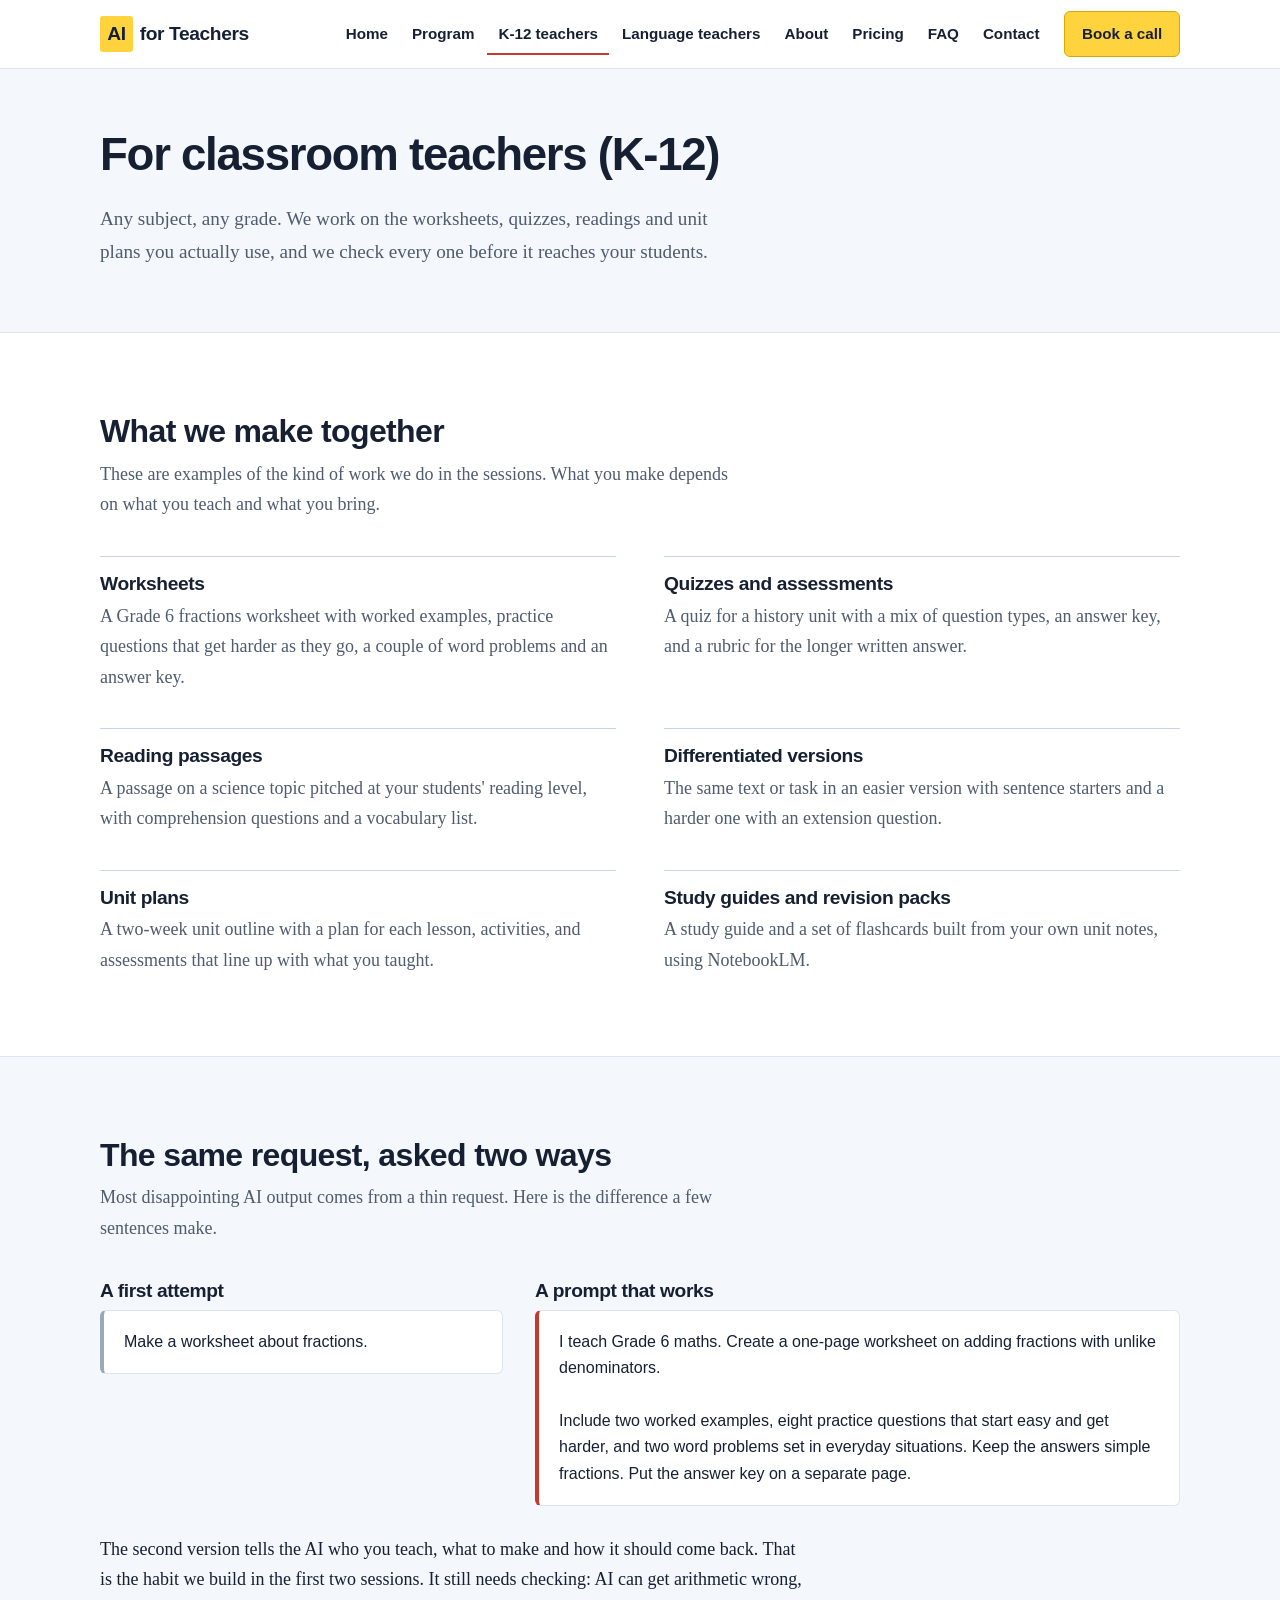
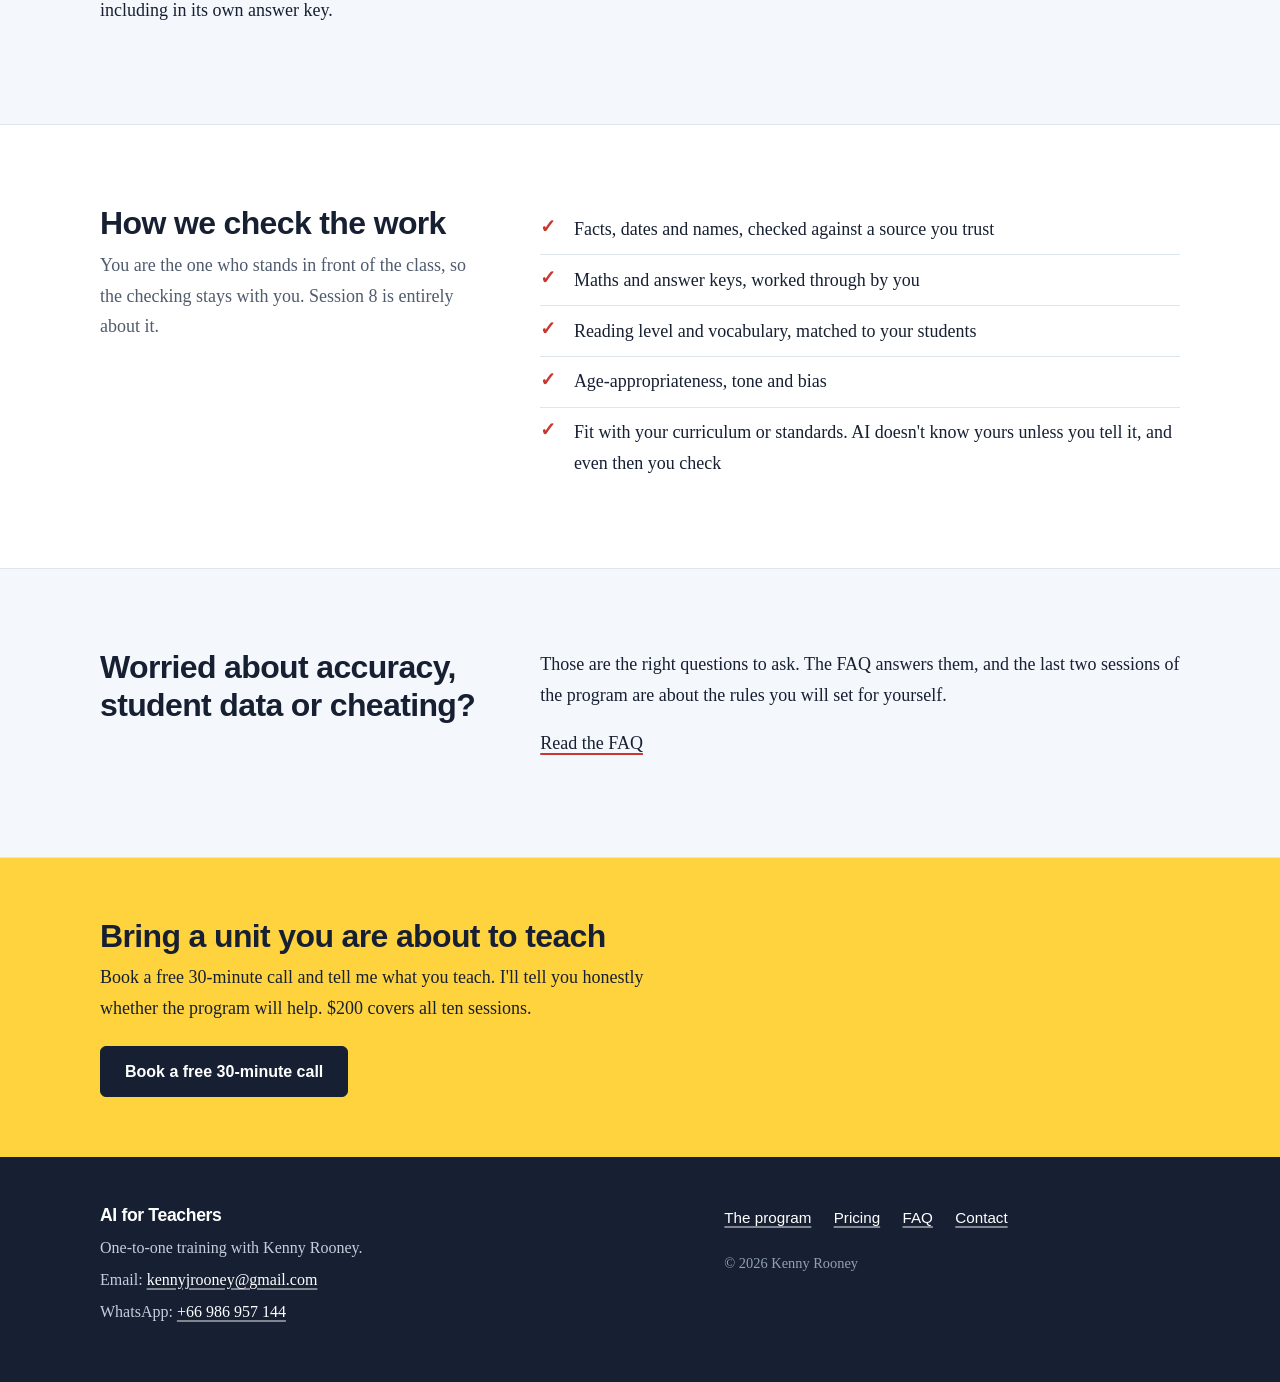
==== ai-for-teachers/classroom-teachers.html @ 6c8671b6 "Add files via upload" ====
<!DOCTYPE html>
<html lang="en">
<head>
    <meta charset="UTF-8">
    <meta name="viewport" content="width=device-width, initial-scale=1">
    <title>For classroom teachers (K-12) | AI for Teachers</title>
    <meta name="description" content="Worksheets, quizzes, readings and unit plans for K-12 teachers of any subject, made from your own materials and checked before you use them.">
    <meta name="robots" content="noindex, nofollow">
    <meta name="theme-color" content="#ffd33d">
    <link rel="canonical" href="https://www.executeai.it.com/ai-for-teachers/classroom-teachers">
    <meta property="og:type" content="website">
    <meta property="og:title" content="For classroom teachers (K-12) | AI for Teachers">
    <meta property="og:description" content="Worksheets, quizzes, readings and unit plans for K-12 teachers of any subject, made from your own materials and checked before you use them.">
    <meta property="og:url" content="https://www.executeai.it.com/ai-for-teachers/classroom-teachers">
    <link rel="icon" href="favicon.svg" type="image/svg+xml">
    <link rel="icon" href="favicon.ico" sizes="48x48">
    <link rel="icon" type="image/png" sizes="32x32" href="favicon-32x32.png">
    <link rel="apple-touch-icon" href="apple-touch-icon.png">
    <link rel="stylesheet" href="styles.css">
    <noscript><style>.nav-menu { display: block !important; position: static !important; } .nav-toggle { display: none !important; }</style></noscript>
</head>
<body class="has-mobile-cta">
<a class="skip-link" href="#main">Skip to content</a>

<header class="site-header">
    <div class="container">
        <a class="wordmark" href="index.html"><span class="mark">AI</span> for Teachers</a>
        <button class="nav-toggle" type="button" aria-expanded="false" aria-controls="nav-menu">Menu</button>
        <ul class="nav-menu" id="nav-menu">
            <li><a href="index.html">Home</a></li>
            <li><a href="program.html">Program</a></li>
            <li><a href="classroom-teachers.html" aria-current="page">K-12 teachers</a></li>
            <li><a href="language-teachers.html">Language teachers</a></li>
            <li><a href="about.html">About</a></li>
            <li><a href="pricing.html">Pricing</a></li>
            <li><a href="faq.html">FAQ</a></li>
            <li><a href="contact.html">Contact</a></li>
            <li><a class="nav-book" href="https://calendly.com/kennyjrooney/demo-lesson">Book a call</a></li>
        </ul>
    </div>
</header>

<main id="main">

    <section class="page-head">
        <div class="container">
            <h1>For classroom teachers (K-12)</h1>
            <p class="lead">Any subject, any grade. We work on the worksheets, quizzes, readings and unit plans you actually use, and we check every one before it reaches your students.</p>
        </div>
    </section>

    <section class="section">
        <div class="container">
            <div class="section-head">
                <h2>What we make together</h2>
                <p>These are examples of the kind of work we do in the sessions. What you make depends on what you teach and what you bring.</p>
            </div>
            <div class="examples">
                <div>
                    <h3>Worksheets</h3>
                    <p>A Grade 6 fractions worksheet with worked examples, practice questions that get harder as they go, a couple of word problems and an answer key.</p>
                </div>
                <div>
                    <h3>Quizzes and assessments</h3>
                    <p>A quiz for a history unit with a mix of question types, an answer key, and a rubric for the longer written answer.</p>
                </div>
                <div>
                    <h3>Reading passages</h3>
                    <p>A passage on a science topic pitched at your students' reading level, with comprehension questions and a vocabulary list.</p>
                </div>
                <div>
                    <h3>Differentiated versions</h3>
                    <p>The same text or task in an easier version with sentence starters and a harder one with an extension question.</p>
                </div>
                <div>
                    <h3>Unit plans</h3>
                    <p>A two-week unit outline with a plan for each lesson, activities, and assessments that line up with what you taught.</p>
                </div>
                <div>
                    <h3>Study guides and revision packs</h3>
                    <p>A study guide and a set of flashcards built from your own unit notes, using NotebookLM.</p>
                </div>
            </div>
        </div>
    </section>

    <section class="section band">
        <div class="container">
            <div class="section-head">
                <h2>The same request, asked two ways</h2>
                <p>Most disappointing AI output comes from a thin request. Here is the difference a few sentences make.</p>
            </div>
            <div class="compare">
                <div>
                    <h3>A first attempt</h3>
                    <p class="prompt">Make a worksheet about fractions.</p>
                </div>
                <div>
                    <h3>A prompt that works</h3>
                    <p class="prompt better">I teach Grade 6 maths. Create a one-page worksheet on adding fractions with unlike denominators.

Include two worked examples, eight practice questions that start easy and get harder, and two word problems set in everyday situations. Keep the answers simple fractions. Put the answer key on a separate page.</p>
                </div>
            </div>
            <p class="after-note">The second version tells the AI who you teach, what to make and how it should come back. That is the habit we build in the first two sessions. It still needs checking: AI can get arithmetic wrong, including in its own answer key.</p>
        </div>
    </section>

    <section class="section">
        <div class="container split">
            <div class="section-head">
                <h2>How we check the work</h2>
                <p>You are the one who stands in front of the class, so the checking stays with you. Session 8 is entirely about it.</p>
            </div>
            <ul class="ticks">
                <li>Facts, dates and names, checked against a source you trust</li>
                <li>Maths and answer keys, worked through by you</li>
                <li>Reading level and vocabulary, matched to your students</li>
                <li>Age-appropriateness, tone and bias</li>
                <li>Fit with your curriculum or standards. AI doesn't know yours unless you tell it, and even then you check</li>
            </ul>
        </div>
    </section>

    <section class="section band">
        <div class="container split">
            <div class="section-head">
                <h2>Worried about accuracy, student data or cheating?</h2>
            </div>
            <div>
                <p>Those are the right questions to ask. The FAQ answers them, and the last two sessions of the program are about the rules you will set for yourself.</p>
                <p><a href="faq.html">Read the FAQ</a></p>
            </div>
        </div>
    </section>

    <section class="closing">
        <div class="container">
            <h2>Bring a unit you are about to teach</h2>
            <p>Book a free 30-minute call and tell me what you teach. I'll tell you honestly whether the program will help. $200 covers all ten sessions.</p>
            <a class="btn btn-dark" href="https://calendly.com/kennyjrooney/demo-lesson">Book a free 30-minute call</a>
        </div>
    </section>

</main>

<!-- Reserved for the future "teachers' mate" feedback chatbot. Not built. -->
<div id="teachers-mate-slot" aria-hidden="true"></div>

<footer class="site-footer">
    <div class="container">
        <div>
            <h2>AI for Teachers</h2>
            <p>One-to-one training with Kenny Rooney.</p>
            <p>Email: <a href="mailto:kennyjrooney@gmail.com">kennyjrooney@gmail.com</a></p>
            <p>WhatsApp: <a href="https://wa.me/66986957144">+66 986 957 144</a></p>
        </div>
        <div>
            <ul class="footer-links">
                <li><a href="program.html">The program</a></li>
                <li><a href="pricing.html">Pricing</a></li>
                <li><a href="faq.html">FAQ</a></li>
                <li><a href="contact.html">Contact</a></li>
            </ul>
            <p class="footer-copy">&copy; 2026 Kenny Rooney</p>
        </div>
    </div>
</footer>

<div class="mobile-cta"><a href="https://calendly.com/kennyjrooney/demo-lesson">Book a free 30-minute call</a></div>

<script>
    (function () {
        var btn = document.querySelector('.nav-toggle');
        var menu = document.getElementById('nav-menu');
        if (!btn || !menu) return;
        btn.addEventListener('click', function () {
            var open = menu.classList.toggle('open');
            btn.setAttribute('aria-expanded', open ? 'true' : 'false');
        });
    })();
</script>
</body>
</html>
---- ai-for-teachers/styles.css ----
/* AI for Teachers: shared stylesheet
   Mobile-first. System fonts only, so nothing to download.
   Motif: the ruled exercise-book page, a red-pen margin line and ticks,
   and a yellow highlighter used for actions. */

*, *::before, *::after { box-sizing: border-box; }

:root {
    --paper: #ffffff;
    --band: #f4f7fb;
    --line: #dde5ef;
    --line-soft: #e8eef6;
    --ink: #172033;
    --muted: #505b6e;
    --hi: #ffd33d;
    --hi-deep: #f5c21a;
    --hi-edge: #d9a800;
    --red: #c9382f;
    --rule: 30px;
    --radius: 6px;
    --shadow: 0 1px 2px rgba(23, 32, 51, 0.06), 0 12px 28px rgba(23, 32, 51, 0.07);
    --sans: "Avenir Next", "Segoe UI", "Helvetica Neue", Arial, sans-serif;
    --serif: Charter, "Iowan Old Style", "Palatino Linotype", Georgia, serif;
}

html { -webkit-text-size-adjust: 100%; scroll-padding-top: 5rem; }

body {
    margin: 0;
    background: var(--paper);
    color: var(--ink);
    font-family: var(--serif);
    font-size: 1.125rem;
    line-height: 1.7;
}

img { max-width: 100%; height: auto; display: block; }

h1, h2, h3, h4 {
    text-wrap: balance;
    font-family: var(--sans);
    font-weight: 700;
    line-height: 1.18;
    letter-spacing: -0.02em;
    margin: 0 0 0.6em;
}
h1 { font-size: clamp(1.9rem, 5.6vw, 2.85rem); line-height: 1.12; letter-spacing: -0.028em; }
h2 { font-size: clamp(1.5rem, 3.6vw, 2rem); }
h3 { font-size: 1.2rem; }
p { margin: 0 0 1em; }

a { color: var(--ink); text-decoration-thickness: 1.5px; text-underline-offset: 0.2em; text-decoration-color: var(--red); }
a:hover { text-decoration-color: var(--ink); }

:focus-visible { outline: 3px solid var(--ink); outline-offset: 3px; border-radius: 2px; }

.container { width: 100%; max-width: 70rem; margin: 0 auto; padding: 0 1.25rem; }
.narrow { max-width: 42rem; }

.skip-link {
    position: absolute; left: -999px; top: 0.5rem;
    background: var(--hi); color: var(--ink); font-family: var(--sans); font-weight: 700;
    padding: 0.6rem 1rem; border-radius: var(--radius); z-index: 200;
}
.skip-link:focus { left: 0.5rem; }

/* ===== Header and navigation ===== */
.site-header {
    background: rgba(255, 255, 255, 0.97);
    border-bottom: 1px solid var(--line);
    position: sticky; top: 0; z-index: 100;
}
.site-header .container { display: flex; align-items: center; justify-content: space-between; min-height: 4.25rem; }

.wordmark {
    font-family: var(--sans); font-weight: 700; font-size: 1.2rem; letter-spacing: -0.02em;
    text-decoration: none; color: var(--ink); display: inline-flex; align-items: center; white-space: nowrap;
}
.wordmark:hover { color: var(--ink); }
.wordmark .mark { background: var(--hi); padding: 0.08em 0.38em; border-radius: 3px; margin-right: 0.35em; font-weight: 800; }

.nav-toggle {
    font: 600 0.95rem var(--sans); background: var(--paper); color: var(--ink);
    border: 1px solid #b9c5d6; border-radius: var(--radius); padding: 0.5rem 1rem; cursor: pointer;
}

.nav-menu {
    display: none; list-style: none; margin: 0; padding: 0.4rem 0;
    position: absolute; left: 0; right: 0; top: 100%;
    background: var(--paper); border-bottom: 1px solid var(--line); box-shadow: 0 12px 24px rgba(23, 32, 51, 0.1);
}
.nav-menu.open { display: block; }
.nav-menu a {
    display: block; padding: 0.8rem 1.25rem; font-family: var(--sans); font-weight: 600; font-size: 1rem;
    text-decoration: none;
}
.nav-menu a[aria-current="page"] { background: var(--band); box-shadow: inset 3px 0 0 var(--red); }
.nav-menu a:hover { background: var(--band); }
.nav-menu .nav-book { margin: 0.5rem 1.25rem 0.6rem; background: var(--hi); border: 1px solid var(--hi-edge); border-radius: var(--radius); text-align: center; }
.nav-menu .nav-book:hover { background: var(--hi-deep); }

@media (min-width: 64rem) {
    .nav-toggle { display: none; }
    .nav-menu {
        display: flex; position: static; background: none; border: 0; box-shadow: none;
        gap: 0.1rem; align-items: center; padding: 0;
    }
    .nav-menu a { padding: 0.5rem 0.7rem; font-size: 0.95rem; white-space: nowrap; }
    .nav-menu a:hover { background: none; text-decoration: underline; text-decoration-color: var(--red); text-underline-offset: 0.35em; text-decoration-thickness: 2px; }
    .nav-menu a[aria-current="page"] { background: none; box-shadow: inset 0 -2px 0 var(--red); }
    .nav-menu .nav-book { margin: 0 0 0 0.75rem; padding: 0.55rem 1.05rem; text-decoration: none !important; }
}

/* ===== Buttons ===== */
.btn {
    display: inline-block; font: 700 1rem/1.2 var(--sans); text-decoration: none;
    background: var(--hi); color: var(--ink); border: 1px solid var(--hi-edge); border-radius: var(--radius);
    box-shadow: 0 1px 0 var(--hi-edge);
    padding: 0.95rem 1.5rem; cursor: pointer; text-align: center;
}
.btn:hover { background: var(--hi-deep); color: var(--ink); }
.btn-dark { background: var(--ink); color: #fff; border-color: var(--ink); box-shadow: none; }
.btn-dark:hover { background: #000; color: #fff; }
.cta-row { display: flex; flex-wrap: wrap; gap: 0.9rem 1.5rem; align-items: center; }
.fine { font-size: 0.975rem; color: var(--muted); margin: 1.1rem 0 0; }

/* ===== Hero: a sheet of ruled paper on a pale desk ===== */
.hero { background: var(--band); padding: 1.75rem 0 2.75rem; border-bottom: 1px solid var(--line); }
.hero-grid { display: grid; gap: 1.75rem; }

.sheet {
    position: relative; background: var(--paper);
    border: 1px solid var(--line); border-radius: var(--radius); box-shadow: var(--shadow);
}
.sheet::before {
    content: ""; position: absolute; top: 0; bottom: 0; left: 1.4rem; width: 2px;
    background: var(--red); opacity: 0.7; border-radius: 1px;
}
.sheet-head { padding: 1.9rem 1.4rem 1.1rem 2.6rem; }
.sheet-head h1 { margin: 0; }

.ruled {
    background-image: linear-gradient(to bottom, transparent calc(100% - 1px), var(--line-soft) 0);
    background-size: 100% var(--rule);
    background-position: 0 -4px;
    padding: 0 1.4rem 0 2.6rem;
    line-height: var(--rule);
}
.ruled p { margin: 0 0 var(--rule); }
.ruled p:last-child { margin-bottom: 0; }

.sheet-foot { padding: 1.4rem 1.4rem 1.7rem 2.6rem; border-top: 1px solid var(--line); margin-top: 0.6rem; }

.hero-art {
    border-radius: var(--radius); overflow: hidden; box-shadow: var(--shadow);
    background: #e2ebf5; position: relative;
    width: 100%; max-width: 30rem; margin: 0 auto;
}
/* Phones and tablets: a square crop that keeps the desk and the teacher, trims empty sky */
.hero-art img { width: 100%; aspect-ratio: 1 / 1; object-fit: cover; object-position: center bottom; }

@media (min-width: 64rem) {
    .hero { padding: 3.5rem 0 4.25rem; }
    .hero-grid { grid-template-columns: 1fr 1fr; gap: 3rem; }
    /* Desktop: the illustration fills the full height of the sheet beside it */
    .hero-art { max-width: none; margin: 0; align-self: stretch; }
    .hero-art img { position: absolute; inset: 0; height: 100%; aspect-ratio: auto; }
    .sheet::before { left: 2.1rem; }
    .sheet-head { padding: 2.4rem 2.2rem 1.3rem 3.6rem; }
    .ruled { padding: 0 2.2rem 0 3.6rem; }
    .sheet-foot { padding: 1.6rem 2.2rem 2rem 3.6rem; }
}

/* ===== Sections ===== */
.section { padding: 3.5rem 0; }
.band { background: var(--band); border-top: 1px solid var(--line); border-bottom: 1px solid var(--line); }
.section-head { max-width: 40rem; margin-bottom: 2.25rem; }
.section-head h2 { margin-bottom: 0.5rem; }
.section-head p { color: var(--muted); margin: 0; }
@media (min-width: 48rem) { .section { padding: 5rem 0; } }

/* Heading on the left, content on the right (desktop) */
.split { display: grid; gap: 0.5rem; }
.split .section-head { margin-bottom: 1.5rem; }
@media (min-width: 56rem) {
    .split { grid-template-columns: 1fr 1.7fr; gap: 4rem; align-items: start; }
    .split .section-head { margin-bottom: 0; position: sticky; top: 6rem; }
}

/* ===== Inner-page header ===== */
.page-head { background: var(--band); border-bottom: 1px solid var(--line); padding: 2.5rem 0 2.75rem; }
.page-head h1 { max-width: 20em; margin-bottom: 0.5em; }
.page-head .lead { max-width: 40rem; font-size: 1.2rem; color: var(--muted); margin: 0; }
@media (min-width: 48rem) { .page-head { padding: 3.75rem 0 4rem; } }

/* Session detail: what we do, and what you leave with */
.steps-single li { grid-template-columns: 3.4rem 1fr; }
.steps .leave { margin: 0.7rem 0 0; font: 600 0.95rem/1.5 var(--sans); color: var(--ink); }
.steps .leave::before { content: "You leave with: "; color: var(--red); }
.stage-note { font-size: 1rem; color: var(--muted); margin-top: 0.75rem; }

/* Example blocks and before/after prompts */
.examples { display: grid; gap: 1.75rem; }
.examples > div { border-top: 1px solid #c9d4e3; padding-top: 1rem; }
.examples h3 { margin-bottom: 0.3rem; }
.examples p { margin: 0; color: var(--muted); }
@media (min-width: 48rem) { .examples { grid-template-columns: 1fr 1fr; gap: 2.25rem 3rem; } }

.compare { display: grid; gap: 1.5rem; }
.compare h3 { margin-bottom: 0.5rem; }
.prompt {
    margin: 0; padding: 1.1rem 1.25rem; background: var(--paper);
    border: 1px solid var(--line); border-left: 4px solid #9aa8bb; border-radius: var(--radius);
    font: 1rem/1.65 var(--sans); white-space: pre-wrap; overflow-wrap: anywhere;
}
.prompt.better { border-left-color: var(--red); }
.after-note { max-width: 44rem; margin-top: 1.75rem; }
@media (min-width: 48rem) { .compare { grid-template-columns: 1fr 1.6fr; gap: 2rem; align-items: start; } }

/* FAQ accordion: native <details>, no JavaScript needed */
.faq-list { border-bottom: 1px solid #c9d4e3; }
.faq { border-top: 1px solid #c9d4e3; }
.faq summary {
    cursor: pointer; list-style: none; position: relative;
    padding: 1.1rem 2.5rem 1.1rem 0; font: 700 1.05rem/1.4 var(--sans);
}
.faq summary::-webkit-details-marker { display: none; }
.faq summary::after {
    content: "+"; position: absolute; right: 0.25rem; top: 0.95rem;
    font: 700 1.5rem/1 var(--sans); color: var(--red);
}
.faq[open] summary::after { content: "\2212"; }
.faq summary:hover { text-decoration: underline; text-decoration-color: var(--red); text-underline-offset: 0.25em; }
.faq .answer { padding: 0 0 1.25rem; max-width: 40rem; }
.faq .answer p { margin: 0 0 0.8em; }
.faq .answer p:last-child { margin-bottom: 0; }

/* Contact: booking embed and message form */
.calendly { border: 1px solid var(--line); border-radius: var(--radius); box-shadow: var(--shadow); overflow: hidden; background: var(--paper); }
.calendly iframe { display: block; width: 100%; height: 700px; border: 0; }
.embed-note { font-size: 1rem; color: var(--muted); margin: 1rem 0 0; }

.form { max-width: 36rem; }
.form .field { margin-bottom: 1.25rem; }
.form label { display: block; font: 700 0.95rem/1.4 var(--sans); margin-bottom: 0.35rem; }
.form input, .form select, .form textarea {
    width: 100%; font: 1rem/1.4 var(--sans); color: var(--ink); background: var(--paper);
    padding: 0.8rem 0.9rem; border: 1px solid #9aa8bb; border-radius: var(--radius);
}
.form textarea { min-height: 9rem; resize: vertical; }
.form input:focus, .form select:focus, .form textarea:focus { border-color: var(--ink); }
.form .hp { position: absolute; left: -9999px; width: 1px; height: 1px; overflow: hidden; }
.form-note { font-size: 0.975rem; color: var(--muted); margin: 0 0 1.25rem; }
.form-status { display: none; padding: 1rem 1.25rem; border-radius: var(--radius); margin-bottom: 1.25rem; font: 600 1rem/1.5 var(--sans); }
.form-status.show { display: block; }
.form-status.ok { background: #eaf6ec; border: 1px solid #9bcfa6; color: #14401f; }
.form-status.err { background: #fbeceb; border: 1px solid #e4a7a3; color: #6b1a14; }
.form button[disabled] { opacity: 0.6; cursor: wait; }

/* About: portrait beside the bio */
.about-grid { display: grid; gap: 2rem; }
.portrait { border-radius: var(--radius); overflow: hidden; box-shadow: var(--shadow); background: #e2ebf5; max-width: 22rem; width: 100%; }
.portrait img { width: 100%; aspect-ratio: 4 / 5; object-fit: cover; }
.about-text p { max-width: 40rem; }
@media (min-width: 48rem) { .about-grid { grid-template-columns: 1fr 1.7fr; gap: 3.5rem; align-items: start; } }

/* Panels: used sparingly, for the two audiences and the price */
.panel-grid { display: grid; gap: 1.5rem; }
.panel { background: var(--paper); border: 1px solid var(--line); border-radius: var(--radius); box-shadow: var(--shadow); padding: 1.6rem 1.5rem; }
.panel h3 { margin-bottom: 0.4rem; }
.panel > p { color: var(--muted); }
@media (min-width: 48rem) { .panel-grid { grid-template-columns: 1fr 1fr; gap: 2rem; } .panel { padding: 2rem; } }

/* Red-pen ticks */
.ticks { list-style: none; margin: 0; padding: 0; }
.ticks li { position: relative; padding: 0.6rem 0 0.6rem 2.1rem; border-bottom: 1px solid var(--line); }
.ticks li:last-child { border-bottom: 0; }
.ticks li::before {
    content: "\2713"; position: absolute; left: 0; top: 0.55rem;
    font: 700 1.2rem/1.5 var(--sans); color: var(--red);
}
.ticks.compact li { padding: 0.35rem 0 0.35rem 1.9rem; border: 0; }
.ticks.compact li::before { top: 0.3rem; }

/* Numbered sequence: the sessions really are in order */
.steps { list-style: none; margin: 0; padding: 0; }
.steps li { display: grid; grid-template-columns: 5rem 1fr; gap: 0.75rem; padding: 1.35rem 0; border-bottom: 1px solid #c9d4e3; }
.steps li:first-child { border-top: 1px solid #c9d4e3; }
.steps .num {
    display: inline-flex; align-items: center; justify-content: center; align-self: start; justify-self: start;
    min-width: 2.5rem; height: 2.5rem; padding: 0 0.5rem;
    background: var(--hi); border-radius: var(--radius); font: 800 1rem var(--sans);
}
.steps h3 { margin-bottom: 0.25rem; }
.steps p { margin: 0; color: var(--muted); }

/* Price panel */
.price-panel { display: grid; gap: 1.5rem; align-items: center; padding: 2rem 1.5rem; }
.panel > p.price, .price { color: var(--ink); font: 800 clamp(3.4rem, 11vw, 5rem)/1 var(--sans); letter-spacing: -0.045em; margin: 0; }
.price small { display: block; font: 600 1rem/1.4 var(--sans); letter-spacing: 0; color: var(--muted); margin-top: 0.5rem; }
.price-panel .btn { margin-top: 1.1rem; }
@media (min-width: 48rem) {
    .price-panel { grid-template-columns: auto 1fr; gap: 4rem; padding: 2.75rem 3rem; }
}

/* Closing call to action */
.closing { background: var(--hi); padding: 3.75rem 0; }
.closing h2 { margin-bottom: 0.4rem; }
.closing p { max-width: 36rem; margin-bottom: 1.4rem; }

/* ===== Footer ===== */
.site-footer { background: var(--ink); color: #c4cedc; padding: 3rem 0 3.25rem; font-size: 1rem; }
.site-footer .container { display: grid; gap: 2rem; }
.site-footer h2 { font-size: 1.1rem; color: #fff; margin-bottom: 0.5rem; }
.site-footer p { margin: 0 0 0.3em; }
.site-footer a { color: #fff; text-decoration-color: rgba(255, 255, 255, 0.45); }
.site-footer a:hover { text-decoration-color: var(--hi); }
.footer-links { list-style: none; margin: 0; padding: 0; display: flex; flex-wrap: wrap; gap: 0.4rem 1.4rem; font-family: var(--sans); font-size: 0.95rem; }
.footer-copy { margin-top: 1.25rem !important; font-size: 0.9rem; color: #93a0b4; }
@media (min-width: 48rem) { .site-footer .container { grid-template-columns: 1.3fr 1fr; } }

/* Reserved for the later "teachers' mate" chatbot. Intentionally empty. */
#teachers-mate-slot { display: none; }

/* ===== Mobile booking bar: most visitors arrive on a phone ===== */
.mobile-cta {
    position: fixed; left: 0; right: 0; bottom: 0; z-index: 90;
    background: var(--hi); border-top: 1px solid var(--hi-edge);
    box-shadow: 0 -6px 18px rgba(23, 32, 51, 0.12);
    padding: 0.7rem 1rem calc(0.7rem + env(safe-area-inset-bottom)); text-align: center;
}
.mobile-cta a { font: 700 1rem var(--sans); color: var(--ink); text-decoration: none; display: block; }
body.has-mobile-cta { padding-bottom: 4rem; }
@media (min-width: 48rem) {
    .mobile-cta { display: none; }
    body.has-mobile-cta { padding-bottom: 0; }
}

@media (prefers-reduced-motion: reduce) { * { scroll-behavior: auto !important; transition: none !important; } }
@media print { .site-header, .mobile-cta, .closing { display: none; } }
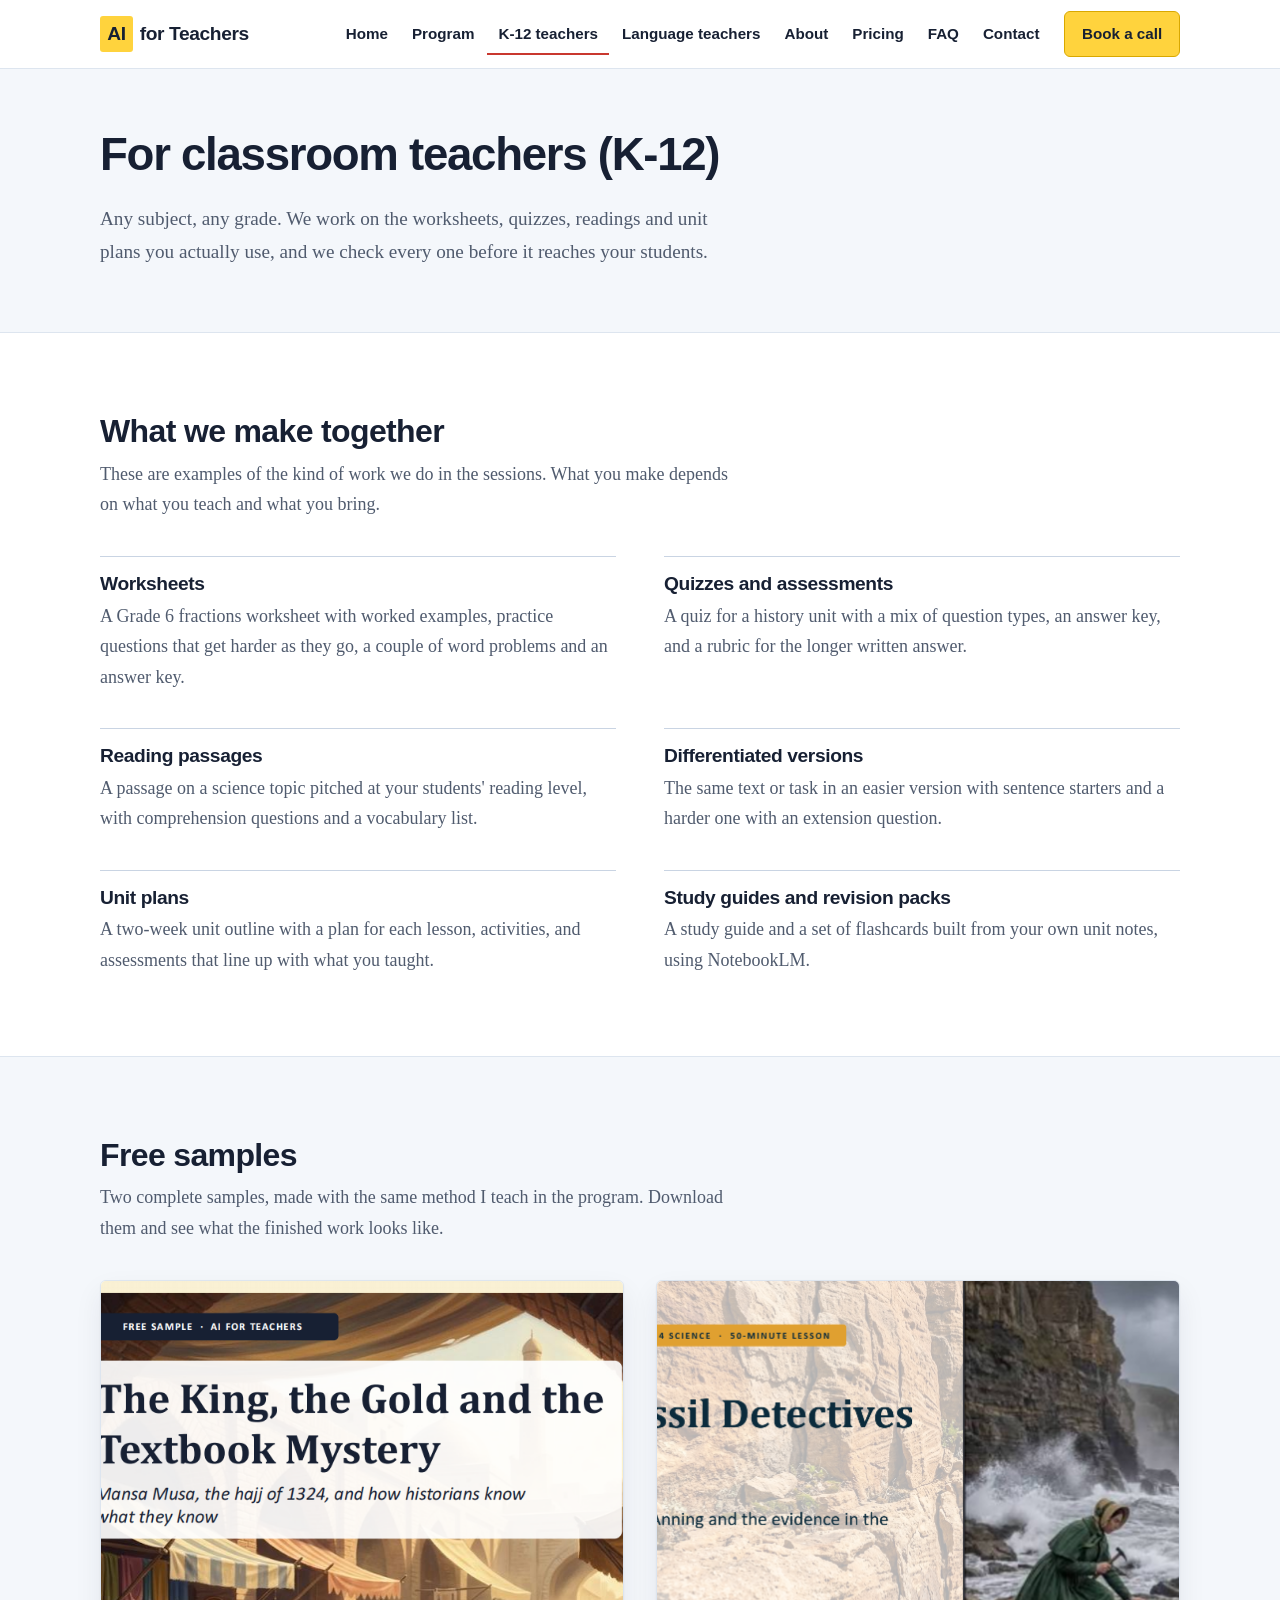
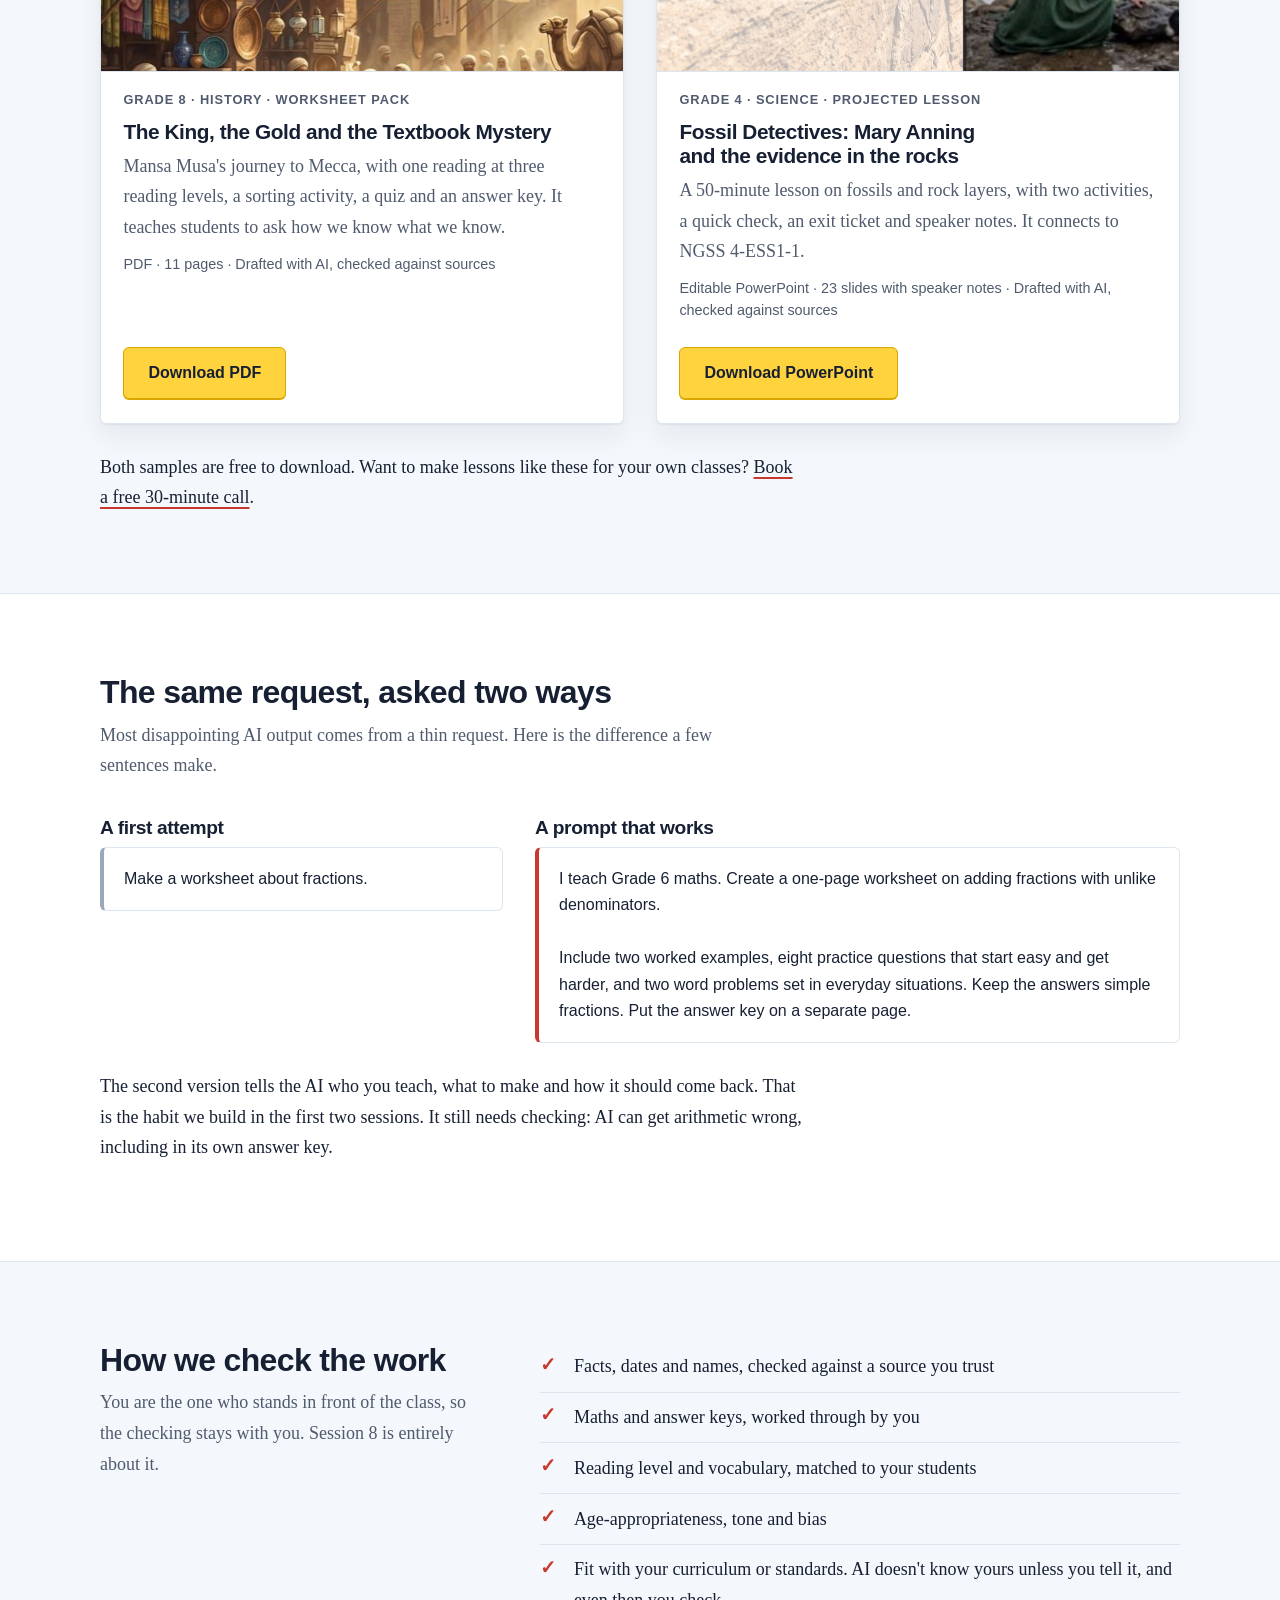
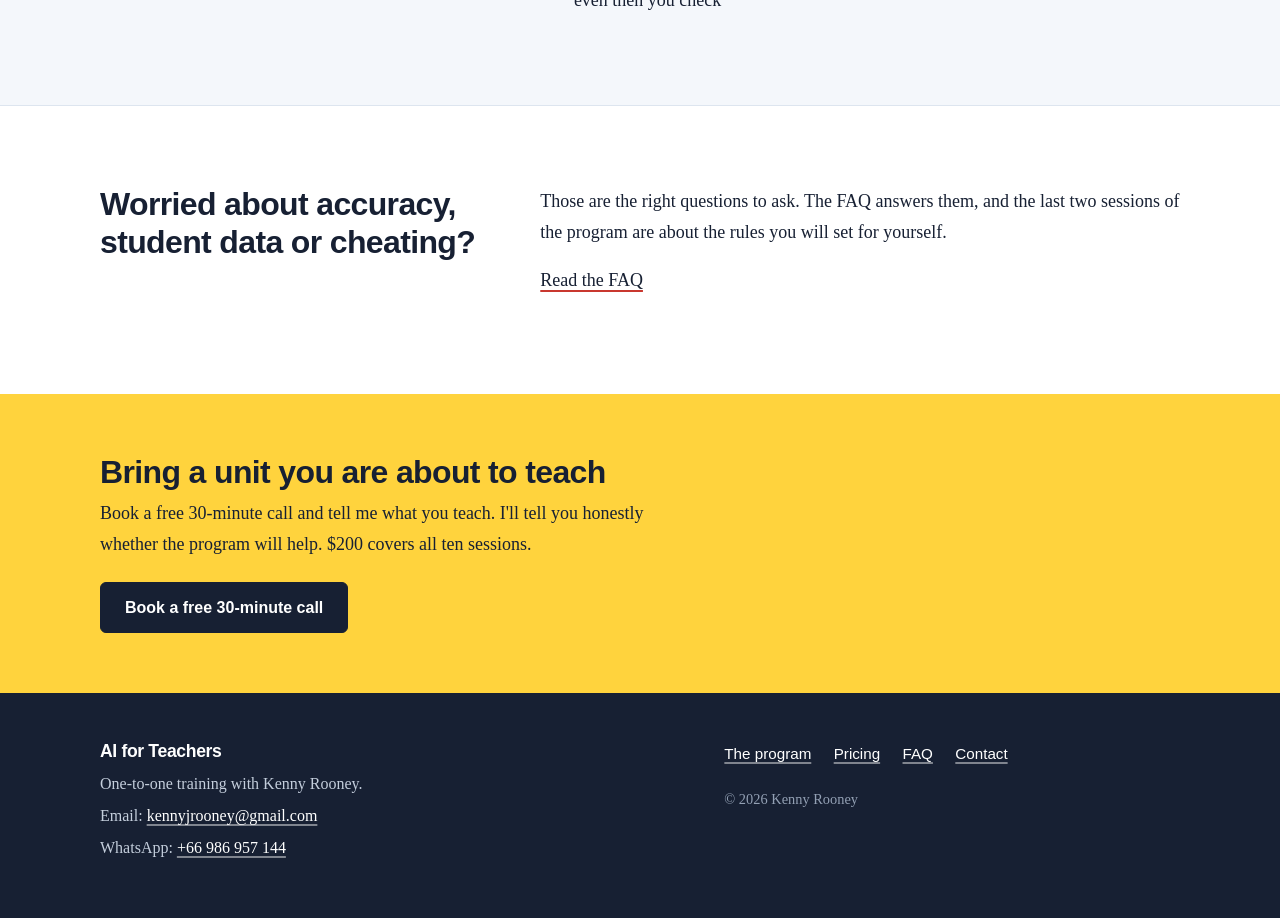
==== commit a9bbbdfc: "Add files via upload" ====
--- a/ai-for-teachers/classroom-teachers.html
+++ b/ai-for-teachers/classroom-teachers.html
@@ -84,7 +84,44 @@
         </div>
     </section>
 
-    <section class="section band">
+        <!-- ===== FREE SAMPLES ===== -->
+    <section class="section band" id="free-samples">
+        <div class="container">
+            <div class="section-head">
+                <h2>Free samples</h2>
+                <p>Two complete samples, made with the same method I teach in the program. Download them and see what the finished work looks like.</p>
+            </div>
+            <div class="samples">
+                <article class="sample">
+                    <div class="sample-img"><img src="images/samples/grade8-history.png" width="1200" height="900" alt="Cover of the Grade 8 history worksheet pack" loading="lazy" onerror="this.onerror=null;this.src='images/placeholder.png'"></div>
+                    <div class="sample-body">
+                        <p class="sample-tag">Grade 8 · History · Worksheet pack</p>
+                        <h3>The King, the Gold and the Textbook Mystery</h3>
+                        <p>Mansa Musa's journey to Mecca, with one reading at three reading levels, a sorting activity, a quiz and an answer key. It teaches students to ask how we know what we know.</p>
+                        <p class="sample-meta">PDF · 11 pages · Drafted with AI, checked against sources</p>
+                        <div class="cta-row">
+                            <a class="btn" href="downloads/Grade8-History-Mansa-Musa-Pack.pdf" download>Download PDF</a>
+                        </div>
+                    </div>
+                </article>
+                <article class="sample">
+                    <div class="sample-img"><img src="images/samples/grade4-science.png" width="1200" height="900" alt="Title slide of the Grade 4 science lesson" loading="lazy" onerror="this.onerror=null;this.src='images/placeholder.png'"></div>
+                    <div class="sample-body">
+                        <p class="sample-tag">Grade 4 · Science · Projected lesson</p>
+                        <h3>Fossil Detectives: Mary Anning and the evidence in the rocks</h3>
+                        <p>A 50-minute lesson on fossils and rock layers, with two activities, a quick check, an exit ticket and speaker notes. It connects to NGSS 4-ESS1-1.</p>
+                        <p class="sample-meta">Editable PowerPoint · 23 slides with speaker notes · Drafted with AI, checked against sources</p>
+                        <div class="cta-row">
+                            <a class="btn" href="downloads/Grade4-Science-Fossil-Detectives-Lesson.pptx" download>Download PowerPoint</a>
+                        </div>
+                    </div>
+                </article>
+            </div>
+            <p class="samples-note">Both samples are free to download. Want to make lessons like these for your own classes? <a href="https://calendly.com/kennyjrooney/demo-lesson">Book a free 30-minute call</a>.</p>
+        </div>
+    </section>
+
+<section class="section">
         <div class="container">
             <div class="section-head">
                 <h2>The same request, asked two ways</h2>
@@ -106,7 +143,7 @@
         </div>
     </section>
 
-    <section class="section">
+    <section class="section band">
         <div class="container split">
             <div class="section-head">
                 <h2>How we check the work</h2>
@@ -122,7 +159,7 @@
         </div>
     </section>
 
-    <section class="section band">
+    <section class="section">
         <div class="container split">
             <div class="section-head">
                 <h2>Worried about accuracy, student data or cheating?</h2>
--- a/ai-for-teachers/styles.css
+++ b/ai-for-teachers/styles.css
@@ -264,6 +264,22 @@
 .about-text p { max-width: 40rem; }
 @media (min-width: 48rem) { .about-grid { grid-template-columns: 1fr 1.7fr; gap: 3.5rem; align-items: start; } }
 
+/* Free samples: downloadable cards on the audience pages */
+.samples { display: grid; gap: 1.75rem; }
+.sample { background: var(--paper); border: 1px solid var(--line); border-radius: var(--radius); box-shadow: var(--shadow); display: flex; flex-direction: column; overflow: hidden; }
+.sample-img { aspect-ratio: 4 / 3; background: var(--band); border-bottom: 1px solid var(--line); }
+.sample-img img { width: 100%; height: 100%; object-fit: cover; object-position: top; }
+.sample-body { padding: 1.25rem 1.4rem 1.5rem; display: flex; flex-direction: column; flex: 1; }
+.sample-tag { font: 700 0.8rem/1.3 var(--sans); letter-spacing: 0.07em; text-transform: uppercase; color: var(--red); margin: 0 0 0.4rem; }
+.sample h3 { font-size: 1.3rem; margin-bottom: 0.4rem; }
+.sample-body > p { color: var(--muted); margin-bottom: 0.7rem; }
+.sample-meta { font: 500 0.9rem/1.5 var(--sans); color: var(--ink); }
+.sample .cta-row { margin-top: auto; padding-top: 0.9rem; }
+.btn-disabled { background: #eef1f5; color: #6b7589; border-color: #cfd6e2; box-shadow: none; cursor: not-allowed; }
+.btn-disabled:hover { background: #eef1f5; color: #6b7589; }
+.samples-note { margin: 1.75rem 0 0; max-width: 44rem; }
+@media (min-width: 48rem) { .samples { grid-template-columns: 1fr 1fr; gap: 2rem; } }
+
 /* Panels: used sparingly, for the two audiences and the price */
 .panel-grid { display: grid; gap: 1.5rem; }
 .panel { background: var(--paper); border: 1px solid var(--line); border-radius: var(--radius); box-shadow: var(--shadow); padding: 1.6rem 1.5rem; }
